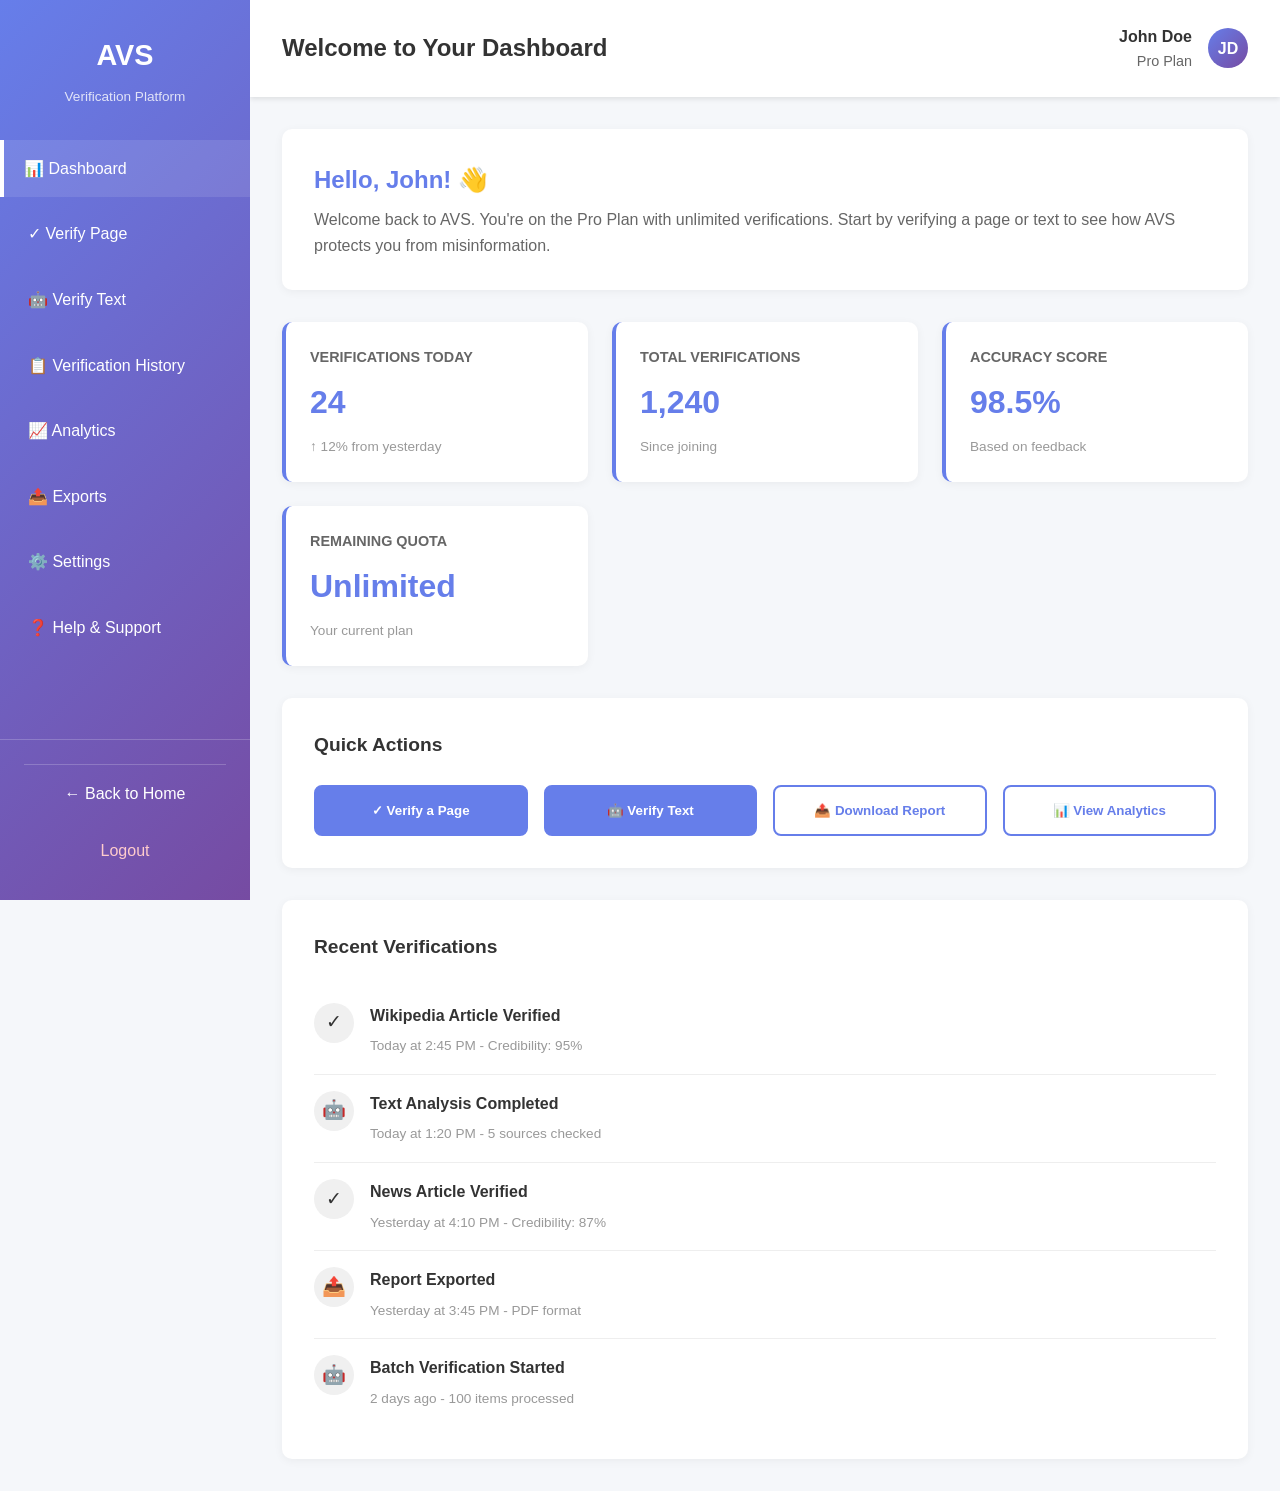
==== dashboard.html @ caf60c0e "Create dashboard.html page with user dashboard" ====
<!DOCTYPE html>
<html lang="en">
<head>
    <meta charset="UTF-8">
    <meta name="viewport" content="width=device-width, initial-scale=1.0">
    <title>AVS - Dashboard</title>
    <link rel="stylesheet" href="assets-css-style.css">
    <style>
        * {
            margin: 0;
            padding: 0;
            box-sizing: border-box;
        }

        body {
            font-family: 'Segoe UI', Tahoma, Geneva, Verdana, sans-serif;
            background-color: #f5f7fa;
            color: #333;
        }

        .dashboard-container {
            display: flex;
            min-height: 100vh;
        }

        /* Sidebar */
        .sidebar {
            width: 250px;
            background: linear-gradient(135deg, #667eea 0%, #764ba2 100%);
            color: white;
            padding: 2rem 0;
            position: fixed;
            height: 100vh;
            overflow-y: auto;
        }

        .sidebar-header {
            padding: 0 1.5rem;
            margin-bottom: 2rem;
            text-align: center;
        }

        .sidebar-header h2 {
            font-size: 1.8rem;
            margin-bottom: 0.5rem;
        }

        .sidebar-menu {
            list-style: none;
        }

        .sidebar-menu li {
            margin: 0.5rem 0;
        }

        .sidebar-menu a {
            display: block;
            padding: 1rem 1.5rem;
            color: white;
            text-decoration: none;
            transition: all 0.3s;
            border-left: 4px solid transparent;
        }

        .sidebar-menu a:hover,
        .sidebar-menu a.active {
            background-color: rgba(255, 255, 255, 0.1);
            border-left-color: white;
            padding-left: 1.25rem;
        }

        .sidebar-footer {
            position: absolute;
            bottom: 0;
            width: 100%;
            padding: 1.5rem;
            border-top: 1px solid rgba(255, 255, 255, 0.2);
        }

        .sidebar-footer a {
            display: block;
            color: white;
            text-decoration: none;
            text-align: center;
            padding: 0.75rem;
            transition: opacity 0.3s;
        }

        .sidebar-footer a:hover {
            opacity: 0.8;
        }

        /* Main Content */
        .main-content {
            flex: 1;
            margin-left: 250px;
        }

        /* Top Bar */
        .topbar {
            background: white;
            padding: 1.5rem 2rem;
            box-shadow: 0 2px 5px rgba(0, 0, 0, 0.1);
            display: flex;
            justify-content: space-between;
            align-items: center;
        }

        .topbar h1 {
            font-size: 1.5rem;
            color: #333;
        }

        .user-profile {
            display: flex;
            align-items: center;
            gap: 1rem;
        }

        .user-avatar {
            width: 40px;
            height: 40px;
            border-radius: 50%;
            background: linear-gradient(135deg, #667eea 0%, #764ba2 100%);
            display: flex;
            align-items: center;
            justify-content: center;
            color: white;
            font-weight: bold;
        }

        .user-info {
            text-align: right;
        }

        .user-info p {
            margin: 0;
            font-size: 0.9rem;
            color: #666;
        }

        .user-info span {
            display: block;
            font-weight: 600;
            color: #333;
        }

        /* Content Area */
        .content {
            padding: 2rem;
        }

        .welcome-section {
            background: white;
            padding: 2rem;
            border-radius: 10px;
            margin-bottom: 2rem;
            box-shadow: 0 2px 10px rgba(0, 0, 0, 0.05);
        }

        .welcome-section h2 {
            color: #667eea;
            margin-bottom: 0.5rem;
        }

        .welcome-section p {
            color: #666;
            line-height: 1.6;
        }

        /* Stats Grid */
        .stats-grid {
            display: grid;
            grid-template-columns: repeat(auto-fit, minmax(250px, 1fr));
            gap: 1.5rem;
            margin-bottom: 2rem;
        }

        .stat-card {
            background: white;
            padding: 1.5rem;
            border-radius: 10px;
            box-shadow: 0 2px 10px rgba(0, 0, 0, 0.05);
            border-left: 4px solid #667eea;
        }

        .stat-card h3 {
            color: #666;
            font-size: 0.9rem;
            font-weight: 600;
            text-transform: uppercase;
            margin-bottom: 0.5rem;
        }

        .stat-value {
            font-size: 2rem;
            font-weight: bold;
            color: #667eea;
        }

        .stat-change {
            font-size: 0.85rem;
            color: #999;
            margin-top: 0.5rem;
        }

        /* Main Actions */
        .actions-section {
            background: white;
            padding: 2rem;
            border-radius: 10px;
            margin-bottom: 2rem;
            box-shadow: 0 2px 10px rgba(0, 0, 0, 0.05);
        }

        .actions-section h3 {
            color: #333;
            margin-bottom: 1.5rem;
            font-size: 1.2rem;
        }

        .action-buttons {
            display: grid;
            grid-template-columns: repeat(auto-fit, minmax(200px, 1fr));
            gap: 1rem;
        }

        .action-btn {
            padding: 1rem;
            border: 2px solid #667eea;
            background: white;
            color: #667eea;
            border-radius: 8px;
            font-weight: 600;
            cursor: pointer;
            transition: all 0.3s;
            text-decoration: none;
            display: flex;
            align-items: center;
            justify-content: center;
            gap: 0.5rem;
        }

        .action-btn:hover {
            background: #667eea;
            color: white;
            transform: translateY(-2px);
        }

        .action-btn.primary {
            background: #667eea;
            color: white;
            border-color: #667eea;
        }

        .action-btn.primary:hover {
            background: #764ba2;
            border-color: #764ba2;
        }

        /* Recent Activity */
        .activity-section {
            background: white;
            padding: 2rem;
            border-radius: 10px;
            box-shadow: 0 2px 10px rgba(0, 0, 0, 0.05);
        }

        .activity-section h3 {
            color: #333;
            margin-bottom: 1.5rem;
            font-size: 1.2rem;
        }

        .activity-list {
            list-style: none;
        }

        .activity-item {
            padding: 1rem 0;
            border-bottom: 1px solid #eee;
            display: flex;
            gap: 1rem;
        }

        .activity-item:last-child {
            border-bottom: none;
        }

        .activity-icon {
            width: 40px;
            height: 40px;
            background: #f0f0f0;
            border-radius: 50%;
            display: flex;
            align-items: center;
            justify-content: center;
            font-size: 1.2rem;
        }

        .activity-content {
            flex: 1;
        }

        .activity-content strong {
            display: block;
            color: #333;
            margin-bottom: 0.25rem;
        }

        .activity-content span {
            color: #999;
            font-size: 0.85rem;
        }

        /* Responsive */
        @media (max-width: 768px) {
            .sidebar {
                position: absolute;
                left: -250px;
                transition: left 0.3s;
                z-index: 1000;
            }

            .sidebar.active {
                left: 0;
            }

            .main-content {
                margin-left: 0;
            }

            .stats-grid {
                grid-template-columns: 1fr;
            }

            .action-buttons {
                grid-template-columns: 1fr;
            }

            .topbar {
                justify-content: space-between;
            }

            .user-info {
                display: none;
            }
        }
    </style>
</head>
<body>
    <div class="dashboard-container">
        <!-- Sidebar -->
        <aside class="sidebar">
            <div class="sidebar-header">
                <h2>AVS</h2>
                <p style="font-size: 0.85rem; opacity: 0.8;">Verification Platform</p>
            </div>

            <ul class="sidebar-menu">
                <li><a href="#dashboard" class="active">📊 Dashboard</a></li>
                <li><a href="#verify-page">✓ Verify Page</a></li>
                <li><a href="#verify-text">🤖 Verify Text</a></li>
                <li><a href="#history">📋 Verification History</a></li>
                <li><a href="#analytics">📈 Analytics</a></li>
                <li><a href="#exports">📤 Exports</a></li>
                <li><a href="#settings">⚙️ Settings</a></li>
                <li><a href="#help">❓ Help & Support</a></li>
            </ul>

            <div class="sidebar-footer">
                <a href="index.html" style="border-top: 1px solid rgba(255, 255, 255, 0.2); padding-top: 1rem;">← Back to Home</a>
                <a href="login.html" style="margin-top: 0.5rem; color: #ffcccc;">Logout</a>
            </div>
        </aside>

        <!-- Main Content -->
        <div class="main-content">
            <!-- Top Bar -->
            <div class="topbar">
                <h1>Welcome to Your Dashboard</h1>
                <div class="user-profile">
                    <div class="user-info">
                        <span>John Doe</span>
                        <p>Pro Plan</p>
                    </div>
                    <div class="user-avatar">JD</div>
                </div>
            </div>

            <!-- Content -->
            <div class="content">
                <!-- Welcome Section -->
                <div class="welcome-section">
                    <h2>Hello, John! 👋</h2>
                    <p>Welcome back to AVS. You're on the Pro Plan with unlimited verifications. Start by verifying a page or text to see how AVS protects you from misinformation.</p>
                </div>

                <!-- Stats Grid -->
                <div class="stats-grid">
                    <div class="stat-card">
                        <h3>Verifications Today</h3>
                        <div class="stat-value">24</div>
                        <div class="stat-change">↑ 12% from yesterday</div>
                    </div>
                    <div class="stat-card">
                        <h3>Total Verifications</h3>
                        <div class="stat-value">1,240</div>
                        <div class="stat-change">Since joining</div>
                    </div>
                    <div class="stat-card">
                        <h3>Accuracy Score</h3>
                        <div class="stat-value">98.5%</div>
                        <div class="stat-change">Based on feedback</div>
                    </div>
                    <div class="stat-card">
                        <h3>Remaining Quota</h3>
                        <div class="stat-value">Unlimited</div>
                        <div class="stat-change">Your current plan</div>
                    </div>
                </div>

                <!-- Quick Actions -->
                <div class="actions-section">
                    <h3>Quick Actions</h3>
                    <div class="action-buttons">
                        <button class="action-btn primary">✓ Verify a Page</button>
                        <button class="action-btn primary">🤖 Verify Text</button>
                        <button class="action-btn">📤 Download Report</button>
                        <button class="action-btn">📊 View Analytics</button>
                    </div>
                </div>

                <!-- Recent Activity -->
                <div class="activity-section">
                    <h3>Recent Verifications</h3>
                    <ul class="activity-list">
                        <li class="activity-item">
                            <div class="activity-icon">✓</div>
                            <div class="activity-content">
                                <strong>Wikipedia Article Verified</strong>
                                <span>Today at 2:45 PM - Credibility: 95%</span>
                            </div>
                        </li>
                        <li class="activity-item">
                            <div class="activity-icon">🤖</div>
                            <div class="activity-content">
                                <strong>Text Analysis Completed</strong>
                                <span>Today at 1:20 PM - 5 sources checked</span>
                            </div>
                        </li>
                        <li class="activity-item">
                            <div class="activity-icon">✓</div>
                            <div class="activity-content">
                                <strong>News Article Verified</strong>
                                <span>Yesterday at 4:10 PM - Credibility: 87%</span>
                            </div>
                        </li>
                        <li class="activity-item">
                            <div class="activity-icon">📤</div>
                            <div class="activity-content">
                                <strong>Report Exported</strong>
                                <span>Yesterday at 3:45 PM - PDF format</span>
                            </div>
                        </li>
                        <li class="activity-item">
                            <div class="activity-icon">🤖</div>
                            <div class="activity-content">
                                <strong>Batch Verification Started</strong>
                                <span>2 days ago - 100 items processed</span>
                            </div>
                        </li>
                    </ul>
                </div>
            </div>
        </div>
    </div>

    <script>
        // Add active state to menu items on click
        document.querySelectorAll('.sidebar-menu a').forEach(link => {
            link.addEventListener('click', function() {
                document.querySelectorAll('.sidebar-menu a').forEach(a => a.classList.remove('active'));
                this.classList.add('active');
            });
        });

        // Mobile menu toggle (optional)
        function toggleSidebar() {
            document.querySelector('.sidebar').classList.toggle('active');
        }
    </script>
</body>
</html>
---- assets-css-style.css ----
/* AVS Main Styles */

:root {
  --bg: #0b0b0f;
  --red: #d72638;
  --gold: #d4af37;
  --white: #ffffff;
  --gray: #b5b5b5;
}

* {
  margin: 0;
  padding: 0;
  box-sizing: border-box;
  font-family: Arial, Helvetica, sans-serif;
}

body {
  background: var(--bg);
  color: var(--white);
  line-height: 1.6;
}

/* Navbar */
.navbar {
  display: flex;
  justify-content: space-between;
  align-items: center;
  padding: 20px 40px;
  background: rgba(0,0,0,0.6);
  position: sticky;
  top: 0;
  backdrop-filter: blur(10px);
}

.navbar .logo {
  font-size: 20px;
  font-weight: bold;
  color: var(--gold);
}

.navbar nav a {
  margin: 0 10px;
  color: var(--white);
  text-decoration: none;
  font-size: 14px;
}

.navbar nav a:hover {
  color: var(--red);
}

/* Buttons */
.button {
  background: var(--red);
  color: white;
  padding: 10px 16px;
  border-radius: 8px;
  text-decoration: none;
  display: inline-block;
  transition: 0.3s ease;
}

.button:hover {
  transform: translateY(-2px);
  background: #b91f2f;
}

.button.secondary {
  background: transparent;
  border: 1px solid var(--white);
}

/* Hero */
.hero {
  text-align: center;
  padding: 100px 20px;
}

.hero h1 {
  font-size: 48px;
  margin: 20px 0;
}

.hero p {
  color: var(--gray);
  max-width: 600px;
  margin: 0 auto;
}

.actions {
  margin-top: 20px;
}

/* Status Card */
.status-card {
  margin-top: 40px;
  display: inline-block;
  padding: 20px;
  border: 1px solid rgba(255,255,255,0.1);
  border-radius: 12px;
}

/* Demo */
.demo {
  padding: 80px 20px;
  text-align: center;
}

textarea {
  width: 80%;
  max-width: 600px;
  height: 120px;
  margin: 20px 0;
  padding: 10px;
  border-radius: 8px;
  border: none;
}

/* Footer */
footer {
  text-align: center;
  padding: 40px;
  border-top: 1px solid rgba(255,255,255,0.1);
  margin-top: 60px;
}
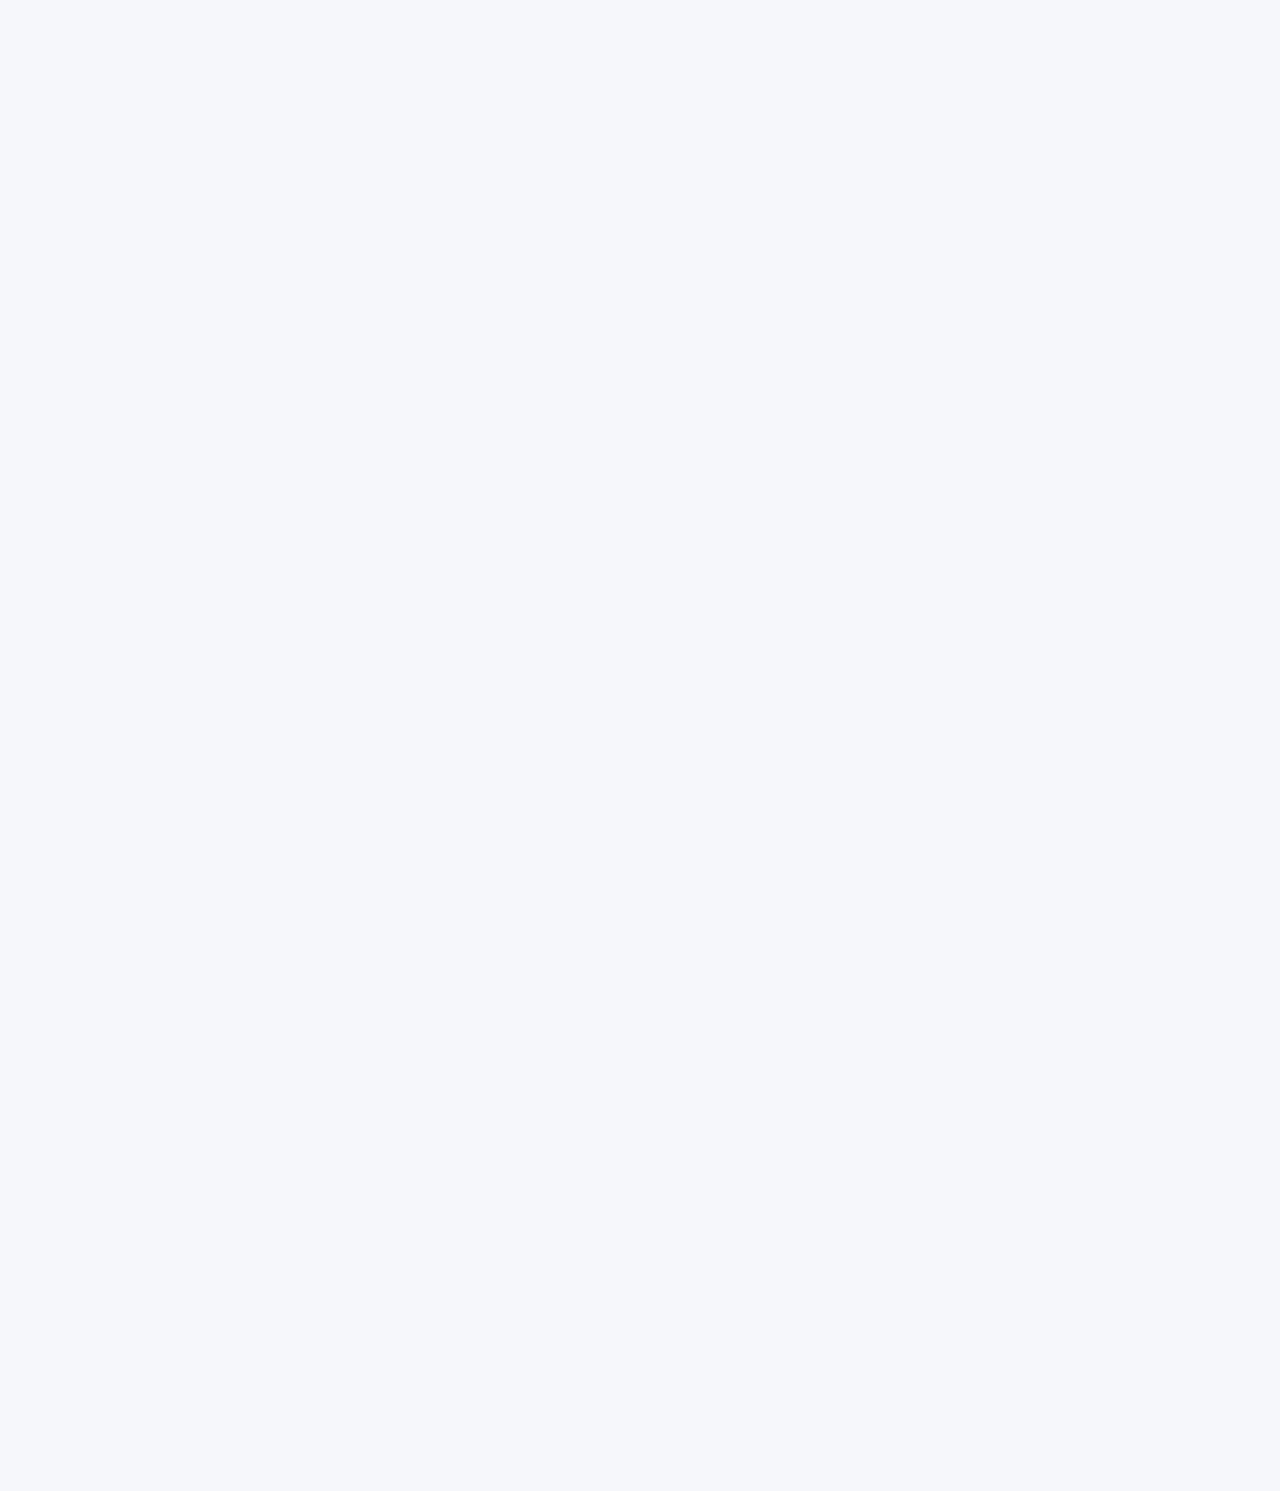
==== commit 7d235a59: "Update dashboard.html" ====
--- a/dashboard.html
+++ b/dashboard.html
@@ -26,7 +26,7 @@
         /* Sidebar */
         .sidebar {
             width: 250px;
-            background: linear-gradient(135deg, #667eea 0%, #764ba2 100%);
+            background: linear-gradient(135deg, #c78a67 0%, #703d3d 100%);
             color: white;
             padding: 2rem 0;
             position: fixed;
@@ -121,7 +121,7 @@
             width: 40px;
             height: 40px;
             border-radius: 50%;
-            background: linear-gradient(135deg, #667eea 0%, #764ba2 100%);
+            background: linear-gradient(135deg, #703d3d 0%, #7a7777 100%);
             display: flex;
             align-items: center;
             justify-content: center;
@@ -159,7 +159,7 @@
         }
 
         .welcome-section h2 {
-            color: #667eea;
+            color: #593332;
             margin-bottom: 0.5rem;
         }
 
@@ -181,7 +181,7 @@
             padding: 1.5rem;
             border-radius: 10px;
             box-shadow: 0 2px 10px rgba(0, 0, 0, 0.05);
-            border-left: 4px solid #667eea;
+            border-left: 4px solid #594644;
         }
 
         .stat-card h3 {
@@ -195,7 +195,7 @@
         .stat-value {
             font-size: 2rem;
             font-weight: bold;
-            color: #667eea;
+            color: #594644;
         }
 
         .stat-change {
@@ -227,9 +227,9 @@
 
         .action-btn {
             padding: 1rem;
-            border: 2px solid #667eea;
-            background: white;
-            color: #667eea;
+            border: 2px solid #594644;
+            background: white;
+            color: #594644;
             border-radius: 8px;
             font-weight: 600;
             cursor: pointer;
@@ -242,20 +242,20 @@
         }
 
         .action-btn:hover {
-            background: #667eea;
+            background: #594644;
             color: white;
             transform: translateY(-2px);
         }
 
         .action-btn.primary {
-            background: #667eea;
-            color: white;
-            border-color: #667eea;
+            background: #594644;
+            color: white;
+            border-color: #594644;
         }
 
         .action-btn.primary:hover {
-            background: #764ba2;
-            border-color: #764ba2;
+            background: #7a7777;
+            border-color: #7a7777;
         }
 
         /* Recent Activity */
--- a/assets-css-style.css
+++ b/assets-css-style.css
@@ -1,126 +1,808 @@
-/* AVS Main Styles */
+/* AVS - Complete Styling with Dark Theme (Black, Dark Red, White, Gold) */
 
 :root {
-  --bg: #0b0b0f;
-  --red: #d72638;
+  --bg-dark: #0b0b0f;
+  --bg-darker: #050508;
+  --red-dark: #d72638;
+  --red-darker: #a01d2a;
   --gold: #d4af37;
+  --gold-light: #e8c547;
   --white: #ffffff;
   --gray: #b5b5b5;
+  --gray-light: #d0d0d0;
+  --gray-dark: #888888;
 }
 
 * {
   margin: 0;
   padding: 0;
   box-sizing: border-box;
-  font-family: Arial, Helvetica, sans-serif;
+  font-family: 'Segoe UI', Tahoma, Geneva, Verdana, sans-serif;
+}
+
+html {
+  scroll-behavior: smooth;
 }
 
 body {
-  background: var(--bg);
+  background: var(--bg-dark);
   color: var(--white);
   line-height: 1.6;
 }
 
-/* Navbar */
+.container {
+  max-width: 1200px;
+  margin: 0 auto;
+  padding: 0 20px;
+}
+
+/* ===== NAVBAR ===== */
 .navbar {
+  background: rgba(0, 0, 0, 0.95);
+  padding: 1rem 2rem;
+  position: sticky;
+  top: 0;
+  z-index: 1000;
+  border-bottom: 2px solid var(--red-dark);
+  backdrop-filter: blur(10px);
+}
+
+.navbar .container {
   display: flex;
   justify-content: space-between;
   align-items: center;
-  padding: 20px 40px;
-  background: rgba(0,0,0,0.6);
-  position: sticky;
-  top: 0;
-  backdrop-filter: blur(10px);
-}
-
-.navbar .logo {
-  font-size: 20px;
+}
+
+.nav-brand {
+  font-size: 1.8rem;
   font-weight: bold;
   color: var(--gold);
-}
-
-.navbar nav a {
-  margin: 0 10px;
+  letter-spacing: 2px;
+}
+
+.nav-menu {
+  display: flex;
+  list-style: none;
+  gap: 2rem;
+  align-items: center;
+}
+
+.nav-menu a {
   color: var(--white);
   text-decoration: none;
-  font-size: 14px;
-}
-
-.navbar nav a:hover {
-  color: var(--red);
-}
-
-/* Buttons */
-.button {
-  background: var(--red);
+  transition: all 0.3s ease;
+  font-size: 0.95rem;
+  font-weight: 500;
+}
+
+.nav-menu a:hover {
+  color: var(--gold);
+  text-shadow: 0 0 10px rgba(212, 175, 55, 0.5);
+}
+
+.btn-primary, .btn-secondary {
+  padding: 0.6rem 1.2rem;
+  border-radius: 5px;
+  text-decoration: none;
+  font-weight: 600;
+  transition: all 0.3s ease;
+  display: inline-block;
+}
+
+.btn-primary {
+  background: var(--red-dark);
   color: white;
-  padding: 10px 16px;
-  border-radius: 8px;
+  border: 2px solid var(--red-dark);
+}
+
+.btn-primary:hover {
+  background: var(--red-darker);
+  border-color: var(--gold);
+  transform: translateY(-2px);
+  box-shadow: 0 5px 15px rgba(212, 175, 55, 0.3);
+}
+
+.btn-secondary {
+  background: transparent;
+  color: var(--gold);
+  border: 2px solid var(--gold);
+}
+
+.btn-secondary:hover {
+  background: var(--gold);
+  color: var(--bg-dark);
+  transform: translateY(-2px);
+}
+
+/* ===== HERO SECTION ===== */
+.hero {
+  background: linear-gradient(135deg, rgba(11, 11, 15, 1) 0%, rgba(5, 5, 8, 1) 100%);
+  padding: 100px 20px;
+  text-align: center;
+  border-bottom: 2px solid var(--red-dark);
+}
+
+.hero-content h1 {
+  font-size: 3.5rem;
+  margin-bottom: 1rem;
+  color: var(--white);
+  text-shadow: 0 0 20px rgba(212, 175, 55, 0.3);
+  font-weight: 700;
+}
+
+.hero-content p {
+  font-size: 1.2rem;
+  color: var(--gray-light);
+  max-width: 700px;
+  margin: 0 auto 2rem;
+}
+
+.hero-buttons {
+  display: flex;
+  gap: 1rem;
+  justify-content: center;
+  flex-wrap: wrap;
+}
+
+.btn {
+  padding: 0.8rem 1.5rem;
+  border-radius: 5px;
   text-decoration: none;
+  font-weight: 600;
+  transition: all 0.3s ease;
   display: inline-block;
-  transition: 0.3s ease;
-}
-
-.button:hover {
-  transform: translateY(-2px);
-  background: #b91f2f;
-}
-
-.button.secondary {
-  background: transparent;
-  border: 1px solid var(--white);
-}
-
-/* Hero */
-.hero {
-  text-align: center;
-  padding: 100px 20px;
-}
-
-.hero h1 {
-  font-size: 48px;
-  margin: 20px 0;
-}
-
-.hero p {
-  color: var(--gray);
+  font-size: 1rem;
+  cursor: pointer;
+  border: none;
+}
+
+.btn:hover {
+  transform: translateY(-3px);
+}
+
+/* ===== FEATURES SECTION ===== */
+.features {
+  padding: 80px 20px;
+  background: var(--bg-dark);
+}
+
+.features h2 {
+  text-align: center;
+  font-size: 2.5rem;
+  margin-bottom: 3rem;
+  color: var(--gold);
+  text-shadow: 0 0 15px rgba(212, 175, 55, 0.2);
+}
+
+.features-grid {
+  display: grid;
+  grid-template-columns: repeat(auto-fit, minmax(300px, 1fr));
+  gap: 2rem;
+}
+
+.feature-card {
+  background: rgba(215, 38, 56, 0.05);
+  border: 2px solid rgba(212, 175, 55, 0.3);
+  padding: 2rem;
+  border-radius: 10px;
+  transition: all 0.3s ease;
+  text-align: center;
+}
+
+.feature-card:hover {
+  border-color: var(--gold);
+  transform: translateY(-5px);
+  box-shadow: 0 10px 30px rgba(212, 175, 55, 0.2);
+  background: rgba(212, 175, 55, 0.05);
+}
+
+.feature-icon {
+  font-size: 2.5rem;
+  margin-bottom: 1rem;
+}
+
+.feature-card h3 {
+  color: var(--gold);
+  font-size: 1.3rem;
+  margin-bottom: 0.5rem;
+}
+
+.feature-card p {
+  color: var(--gray-light);
+  font-size: 0.95rem;
+}
+
+/* ===== PRICING SECTION ===== */
+.pricing {
+  padding: 80px 20px;
+  background: linear-gradient(135deg, rgba(5, 5, 8, 1) 0%, rgba(11, 11, 15, 1) 100%);
+  border-top: 2px solid var(--red-dark);
+}
+
+.pricing h2 {
+  text-align: center;
+  font-size: 2.5rem;
+  margin-bottom: 3rem;
+  color: var(--gold);
+}
+
+.pricing-grid {
+  display: grid;
+  grid-template-columns: repeat(auto-fit, minmax(250px, 1fr));
+  gap: 2rem;
+}
+
+.pricing-card {
+  background: rgba(0, 0, 0, 0.6);
+  border: 2px solid rgba(212, 175, 55, 0.3);
+  padding: 2rem;
+  border-radius: 10px;
+  transition: all 0.3s ease;
+  text-align: center;
+  position: relative;
+}
+
+.pricing-card:hover {
+  transform: translateY(-10px);
+  border-color: var(--gold);
+  box-shadow: 0 15px 40px rgba(212, 175, 55, 0.15);
+}
+
+.pricing-card.featured {
+  border-color: var(--gold);
+  transform: scale(1.05);
+  box-shadow: 0 10px 30px rgba(212, 175, 55, 0.2);
+}
+
+.pricing-card.featured:hover {
+  transform: scale(1.05) translateY(-10px);
+}
+
+.badge {
+  position: absolute;
+  top: -12px;
+  left: 50%;
+  transform: translateX(-50%);
+  background: var(--gold);
+  color: var(--bg-dark);
+  padding: 0.5rem 1rem;
+  border-radius: 20px;
+  font-weight: 600;
+  font-size: 0.85rem;
+}
+
+.pricing-card h3 {
+  color: var(--gold);
+  font-size: 1.5rem;
+  margin: 1rem 0 0.5rem;
+}
+
+.price {
+  font-size: 2.5rem;
+  color: var(--white);
+  margin: 1rem 0;
+  font-weight: 700;
+}
+
+.price span {
+  font-size: 0.9rem;
+  color: var(--gray-light);
+}
+
+.features-list {
+  list-style: none;
+  margin: 2rem 0;
+  text-align: left;
+}
+
+.features-list li {
+  padding: 0.75rem 0;
+  color: var(--gray-light);
+  border-bottom: 1px solid rgba(212, 175, 55, 0.1);
+}
+
+.features-list li:last-child {
+  border-bottom: none;
+}
+
+/* ===== ABOUT SECTION ===== */
+.about {
+  padding: 80px 20px;
+  background: var(--bg-dark);
+  border-top: 2px solid var(--red-dark);
+}
+
+.about h2 {
+  text-align: center;
+  font-size: 2.5rem;
+  margin-bottom: 2rem;
+  color: var(--gold);
+}
+
+.about p {
+  max-width: 800px;
+  margin: 0 auto;
+  font-size: 1.1rem;
+  color: var(--gray-light);
+  line-height: 1.8;
+}
+
+.about {
+  padding: 80px 20px;
+  background: var(--bg-dark);
+  border-top: 2px solid var(--red-dark);
+}
+
+.about h3 {
+  text-align: center;
+  font-size: 2.8rem;
+  margin-bottom: 2rem;
+  color: var(--gold);
+}
+
+.about p {
+  max-width: 800px;
+  margin: 0 auto;
+  font-size: 1.1rem;
+  color: var(--gray-light);
+  line-height: 1.8;
+}
+
+.about {
+  padding: 80px 20px;
+  background: var(--bg-dark);
+  border-top: 2px solid var(--red-dark);
+}
+  .about h4 {
+  text-align: center;
+  font-size: 2.8rem;
+  margin-bottom: 2rem;
+  color: var(--gold);
+}
+  
+.about p {
+  max-width: 800px;
+  margin: 0 auto;
+  font-size: 1.1rem;
+  color: var(--gray-light);
+  line-height: 1.8;
+}
+
+/* ===== CONTACT SECTION ===== */
+.contact {
+  padding: 80px 20px;
+  background: linear-gradient(135deg, rgba(5, 5, 8, 1) 0%, rgba(11, 11, 15, 1) 100%);
+  border-top: 2px solid var(--red-dark);
+}
+
+.contact h2 {
+  text-align: center;
+  font-size: 2.5rem;
+  margin-bottom: 3rem;
+  color: var(--gold);
+}
+
+.contact-form {
   max-width: 600px;
   margin: 0 auto;
 }
 
-.actions {
-  margin-top: 20px;
-}
-
-/* Status Card */
-.status-card {
-  margin-top: 40px;
-  display: inline-block;
-  padding: 20px;
-  border: 1px solid rgba(255,255,255,0.1);
-  border-radius: 12px;
-}
-
-/* Demo */
-.demo {
-  padding: 80px 20px;
-  text-align: center;
-}
-
-textarea {
-  width: 80%;
-  max-width: 600px;
-  height: 120px;
-  margin: 20px 0;
-  padding: 10px;
-  border-radius: 8px;
-  border: none;
-}
-
-/* Footer */
-footer {
-  text-align: center;
-  padding: 40px;
-  border-top: 1px solid rgba(255,255,255,0.1);
-  margin-top: 60px;
-}
+.form-group {
+  margin-bottom: 1.5rem;
+}
+
+.form-group input,
+.form-group textarea {
+  width: 100%;
+  padding: 0.75rem;
+  background: rgba(255, 255, 255, 0.05);
+  border: 2px solid rgba(212, 175, 55, 0.3);
+  color: var(--white);
+  border-radius: 5px;
+  font-size: 1rem;
+  transition: all 0.3s ease;
+  font-family: inherit;
+}
+
+.form-group input::placeholder,
+.form-group textarea::placeholder {
+  color: var(--gray-dark);
+}
+
+.form-group input:focus,
+.form-group textarea:focus {
+  outline: none;
+  border-color: var(--gold);
+  box-shadow: 0 0 10px rgba(212, 175, 55, 0.3);
+  background: rgba(255, 255, 255, 0.08);
+}
+
+.contact-form .btn {
+  width: 100%;
+  padding: 1rem;
+  font-size: 1.1rem;
+}
+
+/* ===== FOOTER ===== */
+.footer {
+  background: rgba(0, 0, 0, 0.95);
+  border-top: 2px solid var(--red-dark);
+  padding: 3rem 2rem 1rem;
+}
+
+.footer-content {
+  display: grid;
+  grid-template-columns: repeat(auto-fit, minmax(200px, 1fr));
+  gap: 2rem;
+  margin-bottom: 2rem;
+}
+
+.footer-section h4 {
+  color: var(--gold);
+  margin-bottom: 1rem;
+  font-size: 1.1rem;
+}
+
+.footer-section p,
+.footer-section ul {
+  color: var(--gray-light);
+  list-style: none;
+}
+
+.footer-section ul li {
+  margin-bottom: 0.5rem;
+}
+
+.footer-section a {
+  color: var(--gray-light);
+  text-decoration: none;
+  transition: color 0.3s ease;
+}
+
+.footer-section a:hover {
+  color: var(--gold);
+}
+
+.footer-bottom {
+  text-align: center;
+  padding-top: 2rem;
+  border-top: 1px solid rgba(212, 175, 55, 0.2);
+  color: var(--gray-dark);
+}
+
+/* ===== RESPONSIVE DESIGN ===== */
+@media (max-width: 768px) {
+  .nav-menu {
+    gap: 1rem;
+    font-size: 0.85rem;
+  }
+
+  .hero-content h1 {
+    font-size: 2rem;
+  }
+
+  .hero-content p {
+    font-size: 1rem;
+  }
+
+  .hero-buttons {
+    flex-direction: column;
+    align-items: center;
+  }
+
+  .btn {
+    width: 100%;
+    max-width: 300px;
+  }
+
+  .features h2,
+  .pricing h2,
+  .about h2,
+  .contact h2 {
+    font-size: 1.8rem;
+  }
+
+  .pricing-card.featured {
+    transform: scale(1);
+  }
+
+  .pricing-card.featured:hover {
+    transform: translateY(-10px);
+  }
+
+  .features-grid,
+  .pricing-grid {
+    grid-template-columns: 1fr;
+  }
+
+  .footer-content {
+    grid-template-columns: 1fr;
+    text-align: center;
+  }
+
+  .footer-section ul {
+    display: flex;
+    justify-content: center;
+    gap: 1rem;
+    flex-wrap: wrap;
+  }
+}
+
+@media (max-width: 480px) {
+  .nav-brand {
+    font-size: 1.3rem;
+  }
+
+  .nav-menu {
+    gap: 0.5rem;
+    font-size: 0.75rem;
+  }
+
+  .hero-content h1 {
+    font-size: 1.5rem;
+  }
+
+  .btn-primary,
+  .btn-secondary {
+    padding: 0.5rem 0.8rem;
+    font-size: 0.85rem;
+  }
+}
+
+/* ===== ANIMATIONS ===== */
+@keyframes fadeIn {
+  from {
+    opacity: 0;
+    transform: translateY(20px);
+  }
+  to {
+    opacity: 1;
+    transform: translateY(0);
+  }
+}
+
+@keyframes slideInLeft {
+  from {
+    opacity: 0;
+    transform: translateX(-50px);
+  }
+  to {
+    opacity: 1;
+    transform: translateX(0);
+  }
+}
+
+@keyframes slideInRight {
+  from {
+    opacity: 0;
+    transform: translateX(50px);
+  }
+  to {
+    opacity: 1;
+    transform: translateX(0);
+  }
+}
+
+@keyframes glow {
+  0%, 100% {
+    text-shadow: 0 0 10px rgba(212, 175, 55, 0.3);
+  }
+  50% {
+    text-shadow: 0 0 20px rgba(212, 175, 55, 0.6);
+  }
+}
+
+.feature-card {
+  animation: fadeIn 0.6s ease-out;
+}
+
+.pricing-card {
+  animation: fadeIn 0.6s ease-out;
+}
+
+h2 {
+  animation: fadeIn 0.8s ease-out;
+}
+
+/* ==========================
+   WEBSITE INTRO ANIMATION
+========================== */
+
+body{
+    opacity:0;
+    animation:pageFade 0.8s ease forwards;
+    overflow-x:hidden;
+}
+
+@keyframes pageFade{
+    to{
+        opacity:1;
+    }
+}
+
+/* Main content animation */
+
+.hero,
+section,
+footer{
+    opacity:0;
+    transform:translateY(40px);
+    animation:slideUp 1s ease forwards;
+}
+
+.hero{animation-delay:.3s;}
+section:nth-of-type(1){animation-delay:.5s;}
+section:nth-of-type(2){animation-delay:.7s;}
+section:nth-of-type(3){animation-delay:.9s;}
+footer{animation-delay:1.1s;}
+
+@keyframes slideUp{
+    to{
+        opacity:1;
+        transform:translateY(0);
+    }
+}
+
+/* Overlay */
+
+.intro-overlay{
+    position:fixed;
+    inset:0;
+    background:#05060b;
+    z-index:9999;
+    animation:removeOverlay 1.5s forwards;
+    pointer-events:none;
+}
+
+@keyframes removeOverlay{
+    0%{
+        opacity:1;
+    }
+    70%{
+        opacity:1;
+    }
+    100%{
+        opacity:0;
+        visibility:hidden;
+    }
+}
+
+/* Glowing Sweep */
+
+.light-sweep{
+    position:absolute;
+    top:-50%;
+    left:-25%;
+    width:50%;
+    height:200%;
+    background:linear-gradient(
+        90deg,
+        transparent,
+        rgba(0,255,255,.35),
+        transparent
+    );
+
+    transform:rotate(20deg);
+    animation:sweep 1.7s ease-out;
+}
+
+@keyframes sweep{
+    from{
+        transform:translateX(-150%) rotate(20deg);
+    }
+    to{
+        transform:translateX(450%) rotate(20deg);
+    }
+}
+
+/* Floating background */
+
+body::before,
+body::after{
+    content:"";
+    position:fixed;
+    width:350px;
+    height:350px;
+    border-radius:50%;
+    filter:blur(120px);
+    z-index:-1;
+}
+
+body::before{
+    background:#730602;
+    top:-120px;
+    left:-100px;
+    animation:float1 10s ease-in-out infinite;
+}
+
+body::after{
+    background:#6d5cff22;
+    bottom:-120px;
+    right:-100px;
+    animation:float2 12s ease-in-out infinite;
+}
+
+@keyframes float1{
+    0%,100%{
+        transform:translate(0,0);
+    }
+    50%{
+        transform:translate(50px,30px);
+    }
+}
+
+@keyframes float2{
+    0%,100%{
+        transform:translate(0,0);
+    }
+    50%{
+        transform:translate(-40px,-20px);
+    }
+}
+
+/* Elements start hidden */
+
+.reveal{
+    opacity:0;
+    transform:translateY(60px);
+    transition:all 1s ease;
+}
+
+/* When visible */
+
+.reveal.active{
+    opacity:1;
+    transform:translateY(0);
+}
+
+/* Optional animation directions */
+
+.reveal-left{
+    opacity:0;
+    transform:translateX(-80px);
+    transition:all 1s ease;
+}
+
+.reveal-left.active{
+    opacity:1;
+    transform:translateX(0);
+}
+
+.reveal-right{
+    opacity:0;
+    transform:translateX(80px);
+    transition:all 1s ease;
+}
+
+.reveal-right.active{
+    opacity:1;
+    transform:translateX(0);
+}
+
+.reveal-scale{
+    opacity:0;
+    transform:scale(.9);
+    transition:all 1s ease;
+}
+
+.reveal-scale.active{
+    opacity:1;
+    transform:scale(1);
+}
+
+/* AVS Animations */
+body{animation:pageFade .8s ease-out}
+@keyframes pageFade{from{opacity:0}to{opacity:1}}
+#headline{animation:headlineReveal 1.2s ease-out}
+@keyframes headlineReveal{from{opacity:0;transform:translateY(24px)}to{opacity:1;transform:translateY(0)}}
+.hero{position:relative;overflow:hidden}
+.hero:before{content:"";position:absolute;inset:0;background:radial-gradient(circle at center,rgba(212,175,55,.05),transparent 60%);animation:pulseGlow 8s ease-in-out infinite;pointer-events:none}
+@keyframes pulseGlow{0%,100%{opacity:.35;transform:scale(1)}50%{opacity:.75;transform:scale(1.08)}}
+.status-card{animation:floatCard 5s ease-in-out infinite}
+@keyframes floatCard{0%,100%{transform:translateY(0)}50%{transform:translateY(-8px)}}
+.progress{width:280px;max-width:100%;height:8px;background:rgba(255,255,255,.08);border-radius:999px;overflow:hidden;margin-top:12px}
+.bar{width:40%;height:100%;background:linear-gradient(90deg,#d72638,#d4af37);animation:loading 2.5s ease-in-out infinite}
+@keyframes loading{0%{transform:translateX(-100%)}100%{transform:translateX(300%)}}
+.button{transition:transform .25s ease,box-shadow .25s ease}
+.button:hover{box-shadow:0 10px 28px rgba(215,38,56,.35)}
+@media(prefers-reduced-motion:reduce){*,*:before,*:after{animation:none!important;transition:none!important}}
